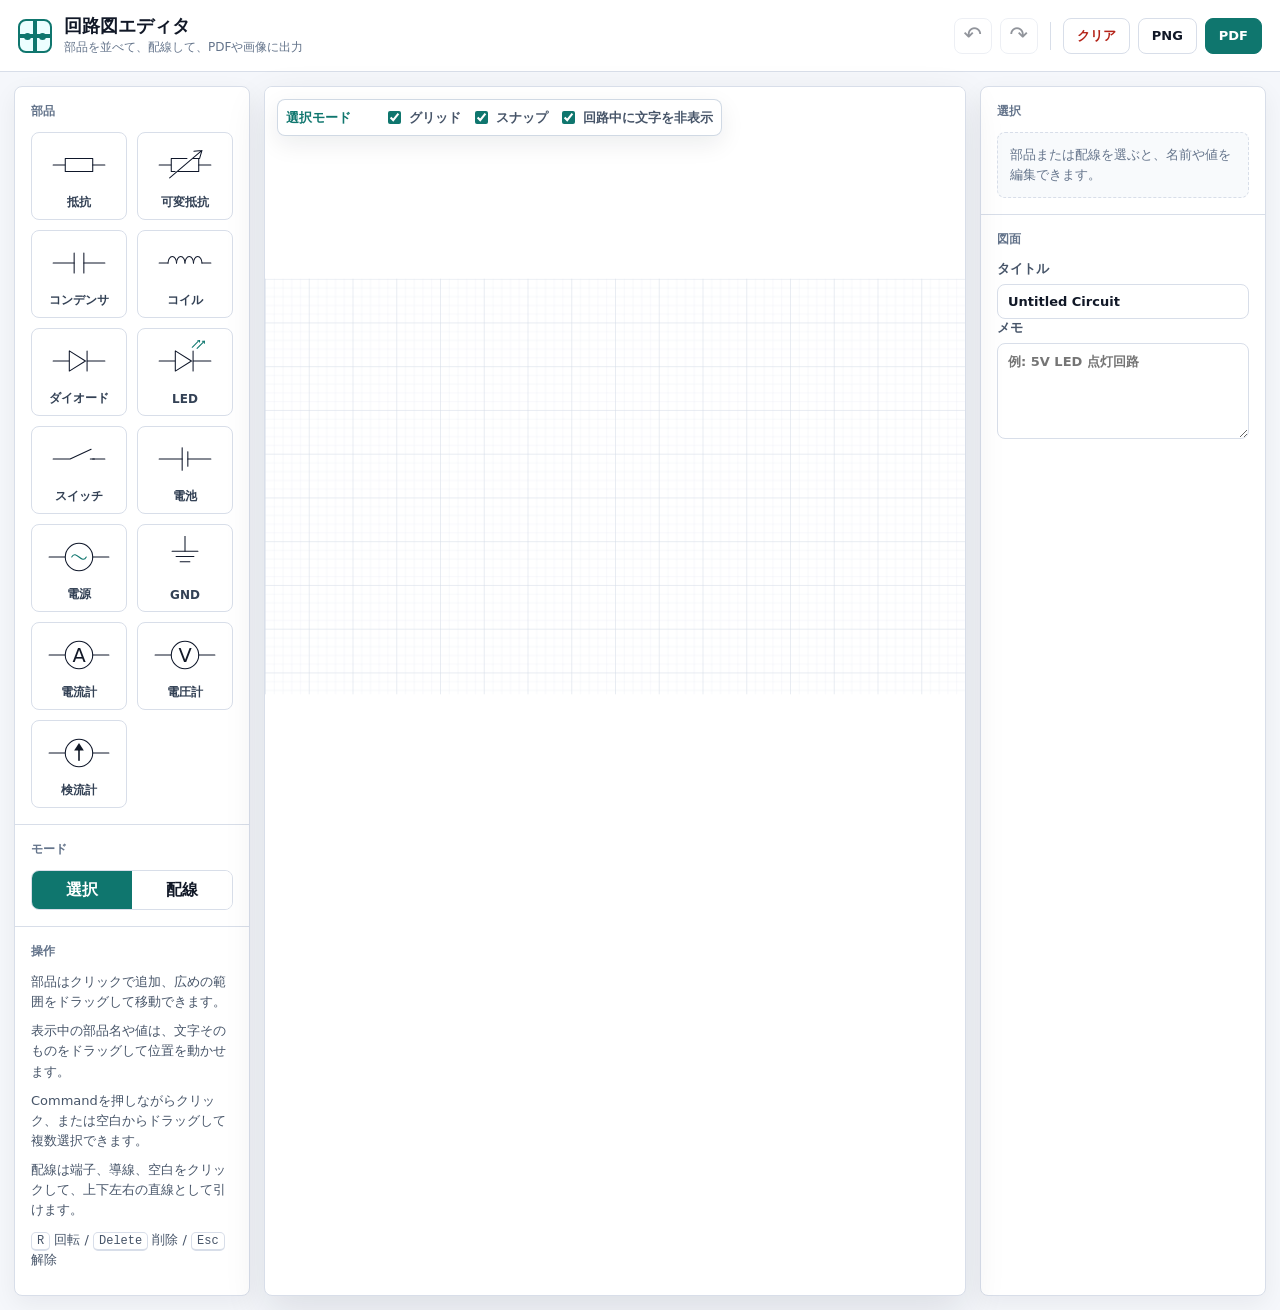
==== circuit_diagram/index.html @ c03c0f67 "Add files via upload" ====
<!doctype html>
<html lang="ja">
  <head>
    <meta charset="utf-8" />
    <meta name="viewport" content="width=device-width, initial-scale=1" />
    <title>回路図エディタ</title>
    <link rel="stylesheet" href="./styles.css" />
  </head>
  <body>
    <div class="app-shell">
      <header class="topbar">
        <div class="brand">
          <span class="brand-mark" aria-hidden="true"></span>
          <div>
            <h1>回路図エディタ</h1>
            <p>部品を並べて、配線して、PDFや画像に出力</p>
          </div>
        </div>
        <div class="topbar-actions">
          <button class="icon-button" id="undoBtn" type="button" title="元に戻す" aria-label="元に戻す">↶</button>
          <button class="icon-button" id="redoBtn" type="button" title="やり直す" aria-label="やり直す">↷</button>
          <span class="divider" aria-hidden="true"></span>
          <button class="text-button danger" id="clearBtn" type="button">クリア</button>
          <button class="text-button" id="pngBtn" type="button">PNG</button>
          <button class="primary-button" id="pdfBtn" type="button">PDF</button>
        </div>
      </header>

      <main class="workspace">
        <aside class="panel palette-panel" aria-label="部品パレット">
          <div class="panel-section">
            <h2>部品</h2>
            <div class="palette-grid" id="palette"></div>
          </div>
          <div class="panel-section">
            <h2>モード</h2>
            <div class="segmented" role="group" aria-label="編集モード">
              <button class="segment active" id="selectModeBtn" type="button">選択</button>
              <button class="segment" id="wireModeBtn" type="button">配線</button>
            </div>
          </div>
          <div class="panel-section hint-list">
            <h2>操作</h2>
            <p>部品はクリックで追加、広めの範囲をドラッグして移動できます。</p>
            <p>表示中の部品名や値は、文字そのものをドラッグして位置を動かせます。</p>
            <p>Commandを押しながらクリック、または空白からドラッグして複数選択できます。</p>
            <p>配線は端子、導線、空白をクリックして、上下左右の直線として引けます。</p>
            <p><kbd>R</kbd> 回転 / <kbd>Delete</kbd> 削除 / <kbd>Esc</kbd> 解除</p>
          </div>
        </aside>

        <section class="canvas-wrap" aria-label="回路図キャンバス">
          <div class="canvas-toolbar">
            <div class="status-pill" id="modeStatus">選択モード</div>
            <label class="toggle-row">
              <input id="gridToggle" type="checkbox" checked />
              <span>グリッド</span>
            </label>
            <label class="toggle-row">
              <input id="snapToggle" type="checkbox" checked />
              <span>スナップ</span>
            </label>
            <label class="toggle-row">
              <input id="hideTextToggle" type="checkbox" checked />
              <span>回路中に文字を非表示</span>
            </label>
          </div>
          <svg id="schematic" viewBox="0 0 1280 760" role="img" aria-label="作成中の回路図">
            <defs>
              <pattern id="smallGrid" width="16" height="16" patternUnits="userSpaceOnUse">
                <path d="M 16 0 L 0 0 0 16" fill="none" stroke="#e2e8f0" stroke-width="1" />
              </pattern>
              <pattern id="grid" width="80" height="80" patternUnits="userSpaceOnUse">
                <rect width="80" height="80" fill="url(#smallGrid)" />
                <path d="M 80 0 L 0 0 0 80" fill="none" stroke="#cbd5e1" stroke-width="1.2" />
              </pattern>
            </defs>
            <rect class="grid-bg" width="1280" height="760" fill="url(#grid)" />
            <g id="wireLayer"></g>
            <g id="componentLayer"></g>
            <g id="overlayLayer"></g>
          </svg>
        </section>

        <aside class="panel inspector-panel" aria-label="選択中の設定">
          <div class="panel-section">
            <h2>選択</h2>
            <div id="emptyInspector" class="empty-state">
              部品または配線を選ぶと、名前や値を編集できます。
            </div>
            <div id="componentInspector" class="inspector hidden">
              <label>
                <span>名前</span>
                <input id="labelInput" type="text" autocomplete="off" />
              </label>
              <label>
                <span>値</span>
                <input id="valueInput" type="text" autocomplete="off" />
              </label>
              <div class="button-row">
                <button class="text-button" id="rotateBtn" type="button">回転</button>
                <button class="text-button" id="duplicateBtn" type="button">複製</button>
                <button class="text-button danger" id="deleteBtn" type="button">削除</button>
              </div>
            </div>
            <div id="multiInspector" class="inspector hidden">
              <p class="wire-meta" id="multiMeta"></p>
              <div class="button-row">
                <button class="text-button" id="rotateMultiBtn" type="button">回転</button>
                <button class="text-button" id="duplicateMultiBtn" type="button">複製</button>
                <button class="text-button danger" id="deleteMultiBtn" type="button">削除</button>
              </div>
            </div>
            <div id="wireInspector" class="inspector hidden">
              <p class="wire-meta" id="wireMeta"></p>
              <button class="text-button danger full" id="deleteWireBtn" type="button">配線を削除</button>
            </div>
          </div>
          <div class="panel-section">
            <h2>図面</h2>
            <label>
              <span>タイトル</span>
              <input id="titleInput" type="text" value="Untitled Circuit" autocomplete="off" />
            </label>
            <label>
              <span>メモ</span>
              <textarea id="noteInput" rows="4" placeholder="例: 5V LED 点灯回路"></textarea>
            </label>
          </div>
        </aside>
      </main>
    </div>

    <div class="toast" id="toast" role="status" aria-live="polite"></div>
    <script src="./app.js"></script>
  </body>
</html>
---- circuit_diagram/styles.css ----
:root {
  color-scheme: light;
  --bg: #f5f7fb;
  --panel: #ffffff;
  --panel-subtle: #f8fafc;
  --ink: #111827;
  --muted: #64748b;
  --line: #d8dee9;
  --strong-line: #94a3b8;
  --accent: #0f766e;
  --accent-ink: #ffffff;
  --amber: #f59e0b;
  --red: #b42318;
  --shadow: 0 16px 42px rgba(15, 23, 42, 0.11);
  --radius: 8px;
  font-family:
    Inter, ui-sans-serif, system-ui, -apple-system, BlinkMacSystemFont, "Segoe UI",
    sans-serif;
}

* {
  box-sizing: border-box;
}

body {
  margin: 0;
  min-width: 0;
  min-height: 100vh;
  overflow-x: hidden;
  background: var(--bg);
  color: var(--ink);
}

button,
input,
textarea {
  font: inherit;
}

button {
  cursor: pointer;
}

button:disabled {
  opacity: 0.46;
  cursor: not-allowed;
}

.app-shell {
  min-height: 100vh;
  display: grid;
  grid-template-rows: 72px 1fr;
}

.topbar {
  min-width: 0;
  display: flex;
  align-items: center;
  justify-content: space-between;
  gap: 20px;
  padding: 0 18px;
  background: #ffffff;
  border-bottom: 1px solid var(--line);
}

.brand {
  display: flex;
  align-items: center;
  gap: 12px;
  min-width: 250px;
}

.brand-mark {
  flex: 0 0 auto;
  width: 34px;
  height: 34px;
  border: 2px solid #0f766e;
  border-radius: 8px;
  position: relative;
  background:
    linear-gradient(90deg, transparent 44%, #0f766e 44% 56%, transparent 56%),
    linear-gradient(0deg, transparent 44%, #0f766e 44% 56%, transparent 56%),
    #ecfeff;
}

.brand-mark::before,
.brand-mark::after {
  content: "";
  position: absolute;
  width: 7px;
  height: 7px;
  border-radius: 50%;
  background: #0f766e;
  top: 12px;
}

.brand-mark::before {
  left: 4px;
}

.brand-mark::after {
  right: 4px;
}

.brand h1 {
  margin: 0;
  font-size: 18px;
  line-height: 1.2;
  font-weight: 760;
}

.brand p {
  margin: 2px 0 0;
  color: var(--muted);
  font-size: 12px;
}

.topbar-actions,
.button-row {
  display: flex;
  align-items: center;
  gap: 8px;
  flex-wrap: wrap;
}

.divider {
  height: 28px;
  width: 1px;
  background: var(--line);
  margin: 0 4px;
}

.icon-button,
.text-button,
.primary-button,
.segment {
  border: 1px solid var(--line);
  background: #ffffff;
  color: var(--ink);
  border-radius: 8px;
  min-height: 36px;
  display: inline-flex;
  align-items: center;
  justify-content: center;
  transition:
    border-color 0.16s ease,
    background 0.16s ease,
    color 0.16s ease;
}

.icon-button {
  width: 38px;
  font-size: 22px;
  line-height: 1;
  padding-bottom: 3px;
}

.text-button,
.primary-button {
  padding: 0 13px;
  font-weight: 650;
  font-size: 13px;
}

.primary-button {
  border-color: var(--accent);
  background: var(--accent);
  color: var(--accent-ink);
}

.icon-button:hover,
.text-button:hover,
.segment:hover {
  border-color: var(--strong-line);
  background: var(--panel-subtle);
}

.primary-button:hover {
  background: #115e59;
}

.danger {
  color: var(--red);
}

.workspace {
  min-height: 0;
  display: grid;
  grid-template-columns: minmax(204px, 236px) minmax(0, 1fr) minmax(244px, 286px);
  gap: 14px;
  padding: 14px;
}

.panel {
  min-width: 0;
  min-height: 0;
  overflow: auto;
  background: var(--panel);
  border: 1px solid var(--line);
  border-radius: var(--radius);
  box-shadow: 0 8px 24px rgba(15, 23, 42, 0.06);
}

.panel-section {
  padding: 16px;
  border-bottom: 1px solid var(--line);
}

.panel-section:last-child {
  border-bottom: 0;
}

.panel h2 {
  margin: 0 0 12px;
  font-size: 12px;
  text-transform: uppercase;
  letter-spacing: 0;
  color: var(--muted);
}

.palette-grid {
  display: grid;
  grid-template-columns: repeat(2, minmax(0, 1fr));
  gap: 10px;
}

.part-button {
  border: 1px solid var(--line);
  background: #ffffff;
  border-radius: 8px;
  padding: 9px 7px 8px;
  min-height: 88px;
  display: grid;
  grid-template-rows: 46px auto;
  align-items: center;
  gap: 6px;
  user-select: none;
  touch-action: none;
}

.part-button:hover {
  border-color: #0f766e;
  background: #f0fdfa;
}

.part-icon svg {
  display: block;
  width: 76px;
  height: 42px;
  margin: 0 auto;
}

.part-name {
  font-size: 12px;
  font-weight: 650;
  color: #334155;
}

.drag-ghost {
  position: fixed;
  z-index: 30;
  top: 0;
  left: 0;
  width: 108px;
  min-height: 76px;
  display: grid;
  place-items: center;
  gap: 3px;
  padding: 8px;
  pointer-events: none;
  border: 1px solid #0f766e;
  border-radius: 8px;
  background: rgba(240, 253, 250, 0.95);
  box-shadow: 0 14px 34px rgba(15, 23, 42, 0.18);
}

.drag-ghost svg {
  width: 76px;
  height: 38px;
  display: block;
}

.drag-ghost strong {
  color: #134e4a;
  font-size: 12px;
}

.segmented {
  display: grid;
  grid-template-columns: 1fr 1fr;
  border: 1px solid var(--line);
  border-radius: 8px;
  overflow: hidden;
}

.segment {
  border: 0;
  border-radius: 0;
  min-height: 38px;
  font-weight: 700;
}

.segment.active {
  background: #0f766e;
  color: #ffffff;
}

.hint-list p {
  margin: 0 0 9px;
  color: #475569;
  font-size: 13px;
  line-height: 1.55;
}

kbd {
  padding: 1px 5px;
  border: 1px solid var(--line);
  border-bottom-width: 2px;
  border-radius: 5px;
  background: #ffffff;
  font-size: 12px;
}

.canvas-wrap {
  min-width: 0;
  min-height: 0;
  position: relative;
  overflow: hidden;
  background: #ffffff;
  border: 1px solid var(--line);
  border-radius: var(--radius);
  box-shadow: var(--shadow);
}

.canvas-toolbar {
  position: absolute;
  z-index: 3;
  top: 12px;
  left: 12px;
  display: flex;
  align-items: center;
  gap: 10px;
  padding: 8px;
  background: rgba(255, 255, 255, 0.92);
  border: 1px solid rgba(203, 213, 225, 0.9);
  border-radius: 8px;
  backdrop-filter: blur(12px);
  box-shadow: 0 8px 24px rgba(15, 23, 42, 0.08);
}

.status-pill {
  min-width: 88px;
  color: #0f766e;
  font-weight: 760;
  font-size: 13px;
}

.toggle-row {
  display: inline-flex;
  align-items: center;
  gap: 5px;
  color: #475569;
  font-size: 13px;
  user-select: none;
}

.toggle-row input {
  accent-color: var(--accent);
}

#schematic {
  display: block;
  width: 100%;
  height: calc(100vh - 101px);
  min-height: 620px;
  background: #fff;
  touch-action: none;
}

.grid-hidden .grid-bg {
  display: none;
}

.component {
  cursor: grab;
}

.component:active {
  cursor: grabbing;
}

.component-hit {
  fill: rgba(255, 255, 255, 0);
  stroke: none;
  pointer-events: all;
}

.component-body {
  fill: #ffffff;
  stroke: #0f172a;
  stroke-width: 2.6;
  stroke-linecap: round;
  stroke-linejoin: round;
}

.component-fill {
  fill: #ffffff;
}

.component-accent {
  stroke: #0f766e;
  stroke-width: 2.6;
  stroke-linecap: round;
  stroke-linejoin: round;
  fill: none;
}

.component-label {
  fill: #111827;
  font-size: 32px;
  font-weight: 400;
  text-anchor: middle;
  dominant-baseline: central;
  pointer-events: none;
}

.component-value {
  fill: #475569;
  font-size: 28px;
  text-anchor: middle;
  dominant-baseline: central;
  pointer-events: none;
}

.math-alpha {
  font-family: "Times New Roman", "STIX Two Text", "Cambria Math", serif;
  font-style: italic;
  font-weight: 400;
}

.math-roman {
  font-family: "Times New Roman", "STIX Two Text", "Cambria Math", serif;
  font-style: normal;
  font-weight: 400;
}

.math-plain {
  font-style: normal;
  font-weight: 400;
}

.math-sub {
  font-size: 70%;
  baseline-shift: sub;
}

.text-hit {
  fill: rgba(15, 118, 110, 0);
  stroke: none;
  pointer-events: all;
  cursor: grab;
}

.meter-letter {
  fill: #111827;
  font-size: 48px;
  font-weight: 400;
  text-anchor: middle;
  dominant-baseline: central;
  pointer-events: none;
}

.meter-arrow {
  stroke: #111827;
  stroke-width: 4;
  stroke-linecap: round;
  pointer-events: none;
}

.meter-arrow-head {
  fill: #111827;
  stroke: none;
  pointer-events: none;
}

.terminal-hit {
  fill: rgba(15, 118, 110, 0);
  stroke: none;
  cursor: crosshair;
  pointer-events: all;
}

.terminal-dot {
  fill: #ffffff;
  stroke: #0f766e;
  stroke-width: 2;
  pointer-events: none;
}

.terminal-dot.hot {
  fill: #99f6e4;
  stroke-width: 3;
}

.terminal-dot.connected {
  fill: #0f766e;
}

.wire-group {
  cursor: pointer;
}

.wire-hit {
  fill: none;
  stroke: rgba(15, 23, 42, 0);
  stroke-width: 18;
  stroke-linecap: round;
  pointer-events: stroke;
}

.wire {
  fill: none;
  stroke: #1e293b;
  stroke-width: 3;
  stroke-linecap: round;
  stroke-linejoin: round;
  pointer-events: none;
}

.wire.selected {
  stroke: #f59e0b;
  stroke-width: 4.5;
}

.wire-draft {
  fill: none;
  stroke: #0f766e;
  stroke-width: 2.6;
  stroke-dasharray: 7 6;
  pointer-events: none;
}

.selected-ring {
  fill: none;
  stroke: #f59e0b;
  stroke-width: 2;
  stroke-dasharray: 8 5;
  pointer-events: none;
}

.selection-box {
  fill: rgba(15, 118, 110, 0.1);
  stroke: #0f766e;
  stroke-width: 1.8;
  stroke-dasharray: 7 5;
  pointer-events: none;
}

.selected-text-ring {
  fill: none;
  stroke: #0f766e;
  stroke-width: 1.8;
  stroke-dasharray: 5 4;
  pointer-events: none;
}

.hidden {
  display: none !important;
}

.inspector {
  display: grid;
  gap: 12px;
}

label {
  display: grid;
  gap: 6px;
  color: #475569;
  font-size: 13px;
  font-weight: 650;
}

input[type="text"],
textarea {
  width: 100%;
  border: 1px solid var(--line);
  border-radius: 8px;
  background: #ffffff;
  color: var(--ink);
  padding: 9px 10px;
  outline: none;
}

textarea {
  resize: vertical;
  min-height: 96px;
}

input[type="text"]:focus,
textarea:focus {
  border-color: var(--accent);
  box-shadow: 0 0 0 3px rgba(15, 118, 110, 0.13);
}

.empty-state,
.wire-meta {
  margin: 0;
  color: var(--muted);
  font-size: 13px;
  line-height: 1.55;
  background: var(--panel-subtle);
  border: 1px dashed var(--line);
  border-radius: 8px;
  padding: 12px;
}

.full {
  width: 100%;
}

.toast {
  position: fixed;
  left: 50%;
  bottom: 18px;
  transform: translateX(-50%) translateY(20px);
  opacity: 0;
  pointer-events: none;
  min-width: 260px;
  max-width: 520px;
  background: #0f172a;
  color: #ffffff;
  border-radius: 8px;
  padding: 11px 14px;
  box-shadow: var(--shadow);
  font-size: 14px;
  text-align: center;
  transition:
    transform 0.2s ease,
    opacity 0.2s ease;
}

.toast.show {
  transform: translateX(-50%) translateY(0);
  opacity: 1;
}

@media (max-width: 1180px) {
  .workspace {
    grid-template-columns: 200px minmax(0, 1fr) 244px;
  }

  .part-icon svg {
    width: 68px;
  }
}

@media (max-width: 980px) {
  .app-shell {
    grid-template-rows: auto 1fr;
  }

  .topbar {
    align-items: flex-start;
    padding: 12px 14px;
  }

  .workspace {
    grid-template-columns: 198px minmax(0, 1fr);
  }

  .inspector-panel {
    grid-column: 1 / -1;
    display: grid;
    grid-template-columns: minmax(0, 1fr) minmax(0, 1fr);
  }

  .inspector-panel .panel-section {
    border-bottom: 0;
    border-right: 1px solid var(--line);
  }

  .inspector-panel .panel-section:last-child {
    border-right: 0;
  }

  #schematic {
    height: 560px;
    min-height: 520px;
  }
}

@media (max-width: 720px) {
  .topbar {
    display: grid;
  }

  .workspace {
    grid-template-columns: minmax(0, 1fr);
  }

  .inspector-panel {
    display: block;
  }

  .inspector-panel .panel-section {
    border-right: 0;
    border-bottom: 1px solid var(--line);
  }

  #schematic {
    height: 520px;
    min-height: 500px;
  }
}

@media print {
  body {
    min-width: 0;
    background: #ffffff;
  }

  .topbar,
  .panel,
  .canvas-toolbar,
  .toast {
    display: none !important;
  }

  .app-shell,
  .workspace,
  .canvas-wrap {
    display: block;
    padding: 0;
    border: 0;
    box-shadow: none;
  }

  #schematic {
    width: 100vw;
    height: auto;
    min-height: 0;
  }
}
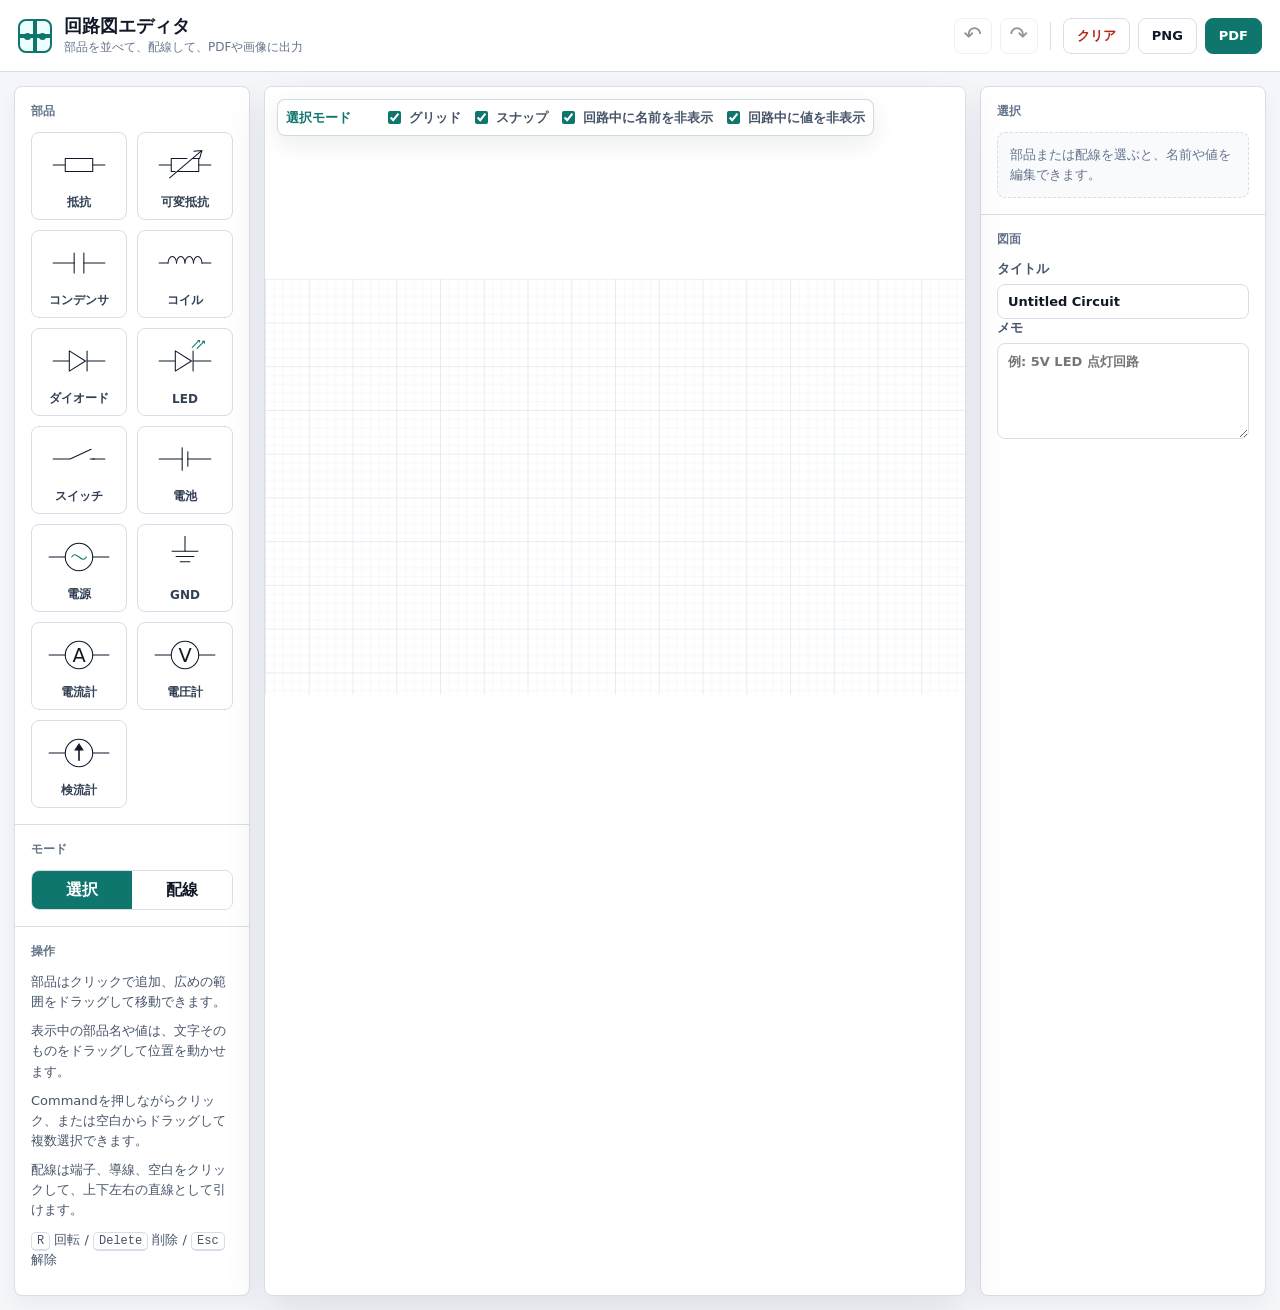
==== commit d4a0dbb3: "Add files via upload" ====
--- a/circuit_diagram/index.html
+++ b/circuit_diagram/index.html
@@ -61,8 +61,12 @@
               <span>スナップ</span>
             </label>
             <label class="toggle-row">
-              <input id="hideTextToggle" type="checkbox" checked />
-              <span>回路中に文字を非表示</span>
+              <input id="hideNameToggle" type="checkbox" checked />
+              <span>回路中に名前を非表示</span>
+            </label>
+            <label class="toggle-row">
+              <input id="hideValueToggle" type="checkbox" checked />
+              <span>回路中に値を非表示</span>
             </label>
           </div>
           <svg id="schematic" viewBox="0 0 1280 760" role="img" aria-label="作成中の回路図">
--- a/circuit_diagram/styles.css
+++ b/circuit_diagram/styles.css
@@ -389,6 +389,12 @@
   cursor: grabbing;
 }
 
+.wire-mode .component,
+.wire-mode .component:active,
+.wire-mode .component-hit {
+  cursor: crosshair;
+}
+
 .component-hit {
   fill: rgba(255, 255, 255, 0);
   stroke: none;
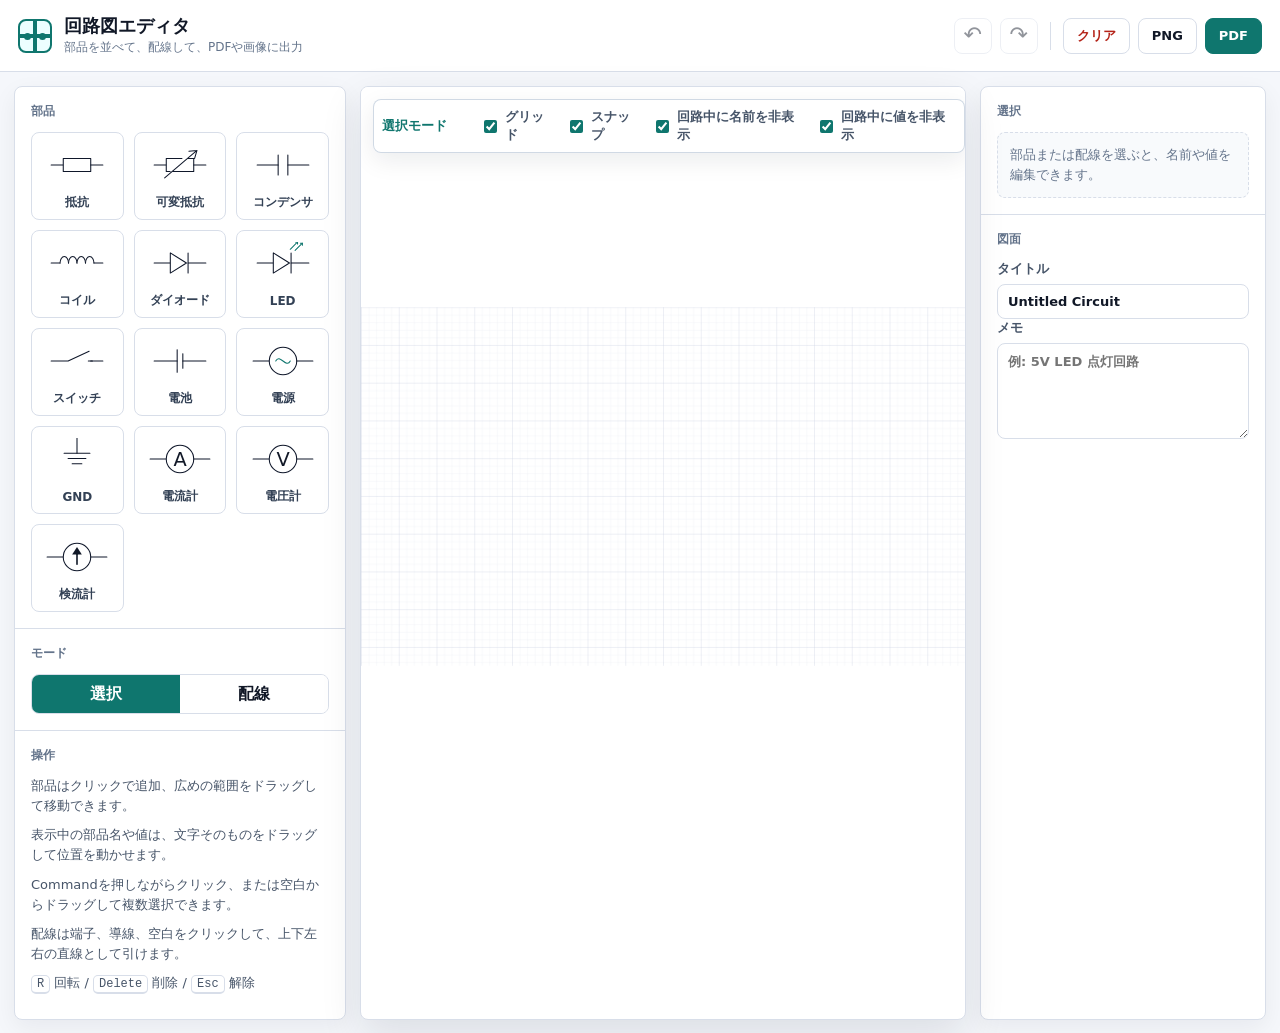
==== commit 3a85c8d4: "Add files via upload" ====
--- a/circuit_diagram/index.html
+++ b/circuit_diagram/index.html
@@ -136,6 +136,6 @@
     </div>
 
     <div class="toast" id="toast" role="status" aria-live="polite"></div>
-    <script src="./app.js"></script>
+    <script src="./app.js?v=20260509-2"></script>
   </body>
 </html>
--- a/circuit_diagram/styles.css
+++ b/circuit_diagram/styles.css
@@ -186,7 +186,7 @@
 .workspace {
   min-height: 0;
   display: grid;
-  grid-template-columns: minmax(204px, 236px) minmax(0, 1fr) minmax(244px, 286px);
+  grid-template-columns: minmax(292px, 332px) minmax(0, 1fr) minmax(244px, 286px);
   gap: 14px;
   padding: 14px;
 }
@@ -220,7 +220,7 @@
 
 .palette-grid {
   display: grid;
-  grid-template-columns: repeat(2, minmax(0, 1fr));
+  grid-template-columns: repeat(3, minmax(0, 1fr));
   gap: 10px;
 }
 
@@ -653,7 +653,7 @@
 
 @media (max-width: 1180px) {
   .workspace {
-    grid-template-columns: 200px minmax(0, 1fr) 244px;
+    grid-template-columns: 270px minmax(0, 1fr) 244px;
   }
 
   .part-icon svg {
@@ -672,7 +672,7 @@
   }
 
   .workspace {
-    grid-template-columns: 198px minmax(0, 1fr);
+    grid-template-columns: 260px minmax(0, 1fr);
   }
 
   .inspector-panel {
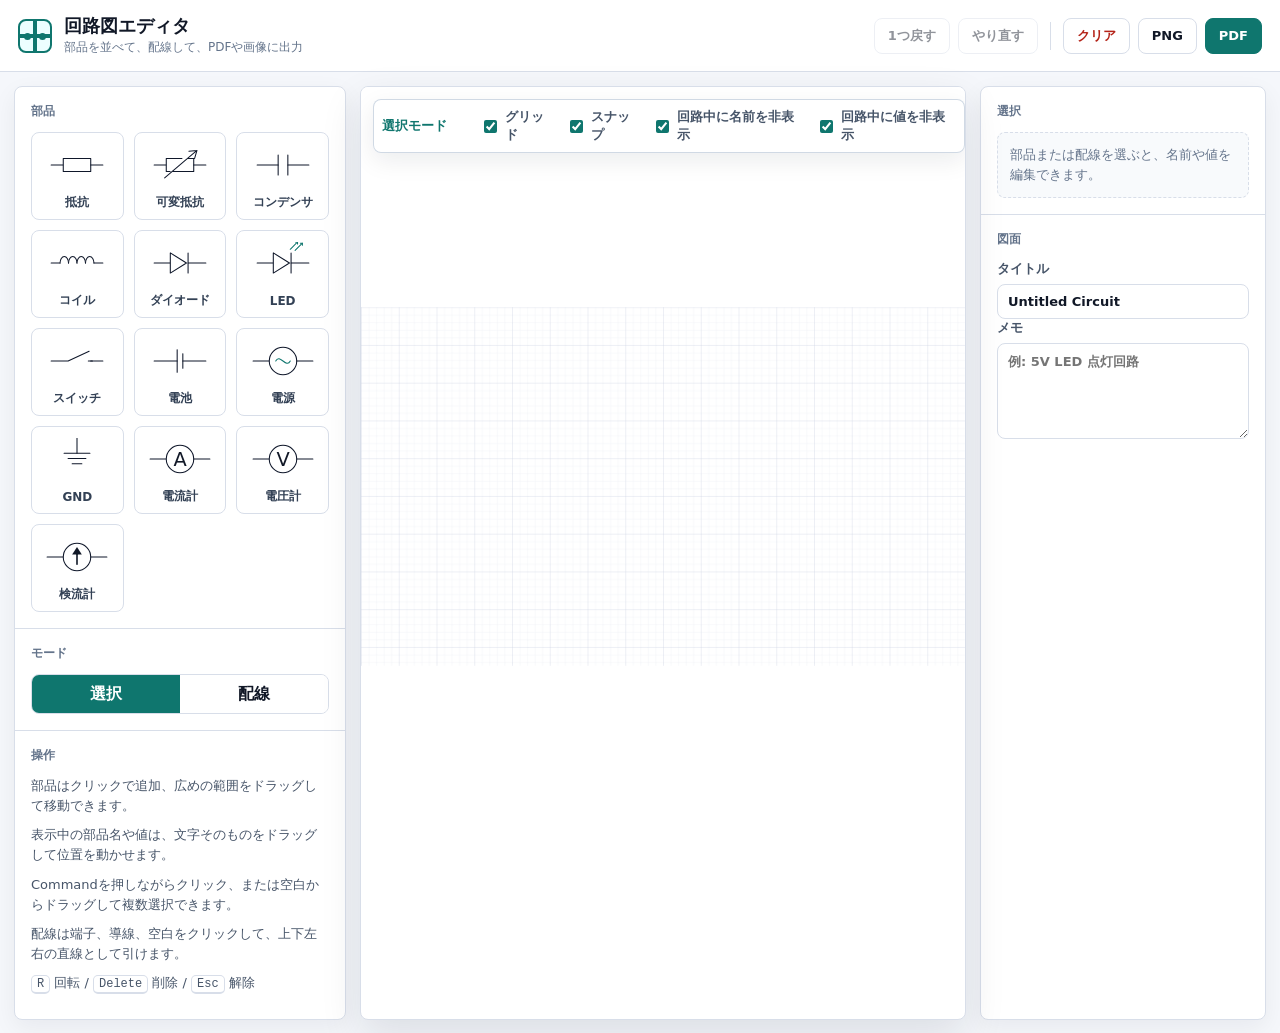
==== commit 2961e86b: "Add files via upload" ====
--- a/circuit_diagram/index.html
+++ b/circuit_diagram/index.html
@@ -17,8 +17,8 @@
           </div>
         </div>
         <div class="topbar-actions">
-          <button class="icon-button" id="undoBtn" type="button" title="元に戻す" aria-label="元に戻す">↶</button>
-          <button class="icon-button" id="redoBtn" type="button" title="やり直す" aria-label="やり直す">↷</button>
+          <button class="text-button" id="undoBtn" type="button" title="1つ前の状態に戻す">1つ戻す</button>
+          <button class="text-button" id="redoBtn" type="button" title="戻した操作をやり直す">やり直す</button>
           <span class="divider" aria-hidden="true"></span>
           <button class="text-button danger" id="clearBtn" type="button">クリア</button>
           <button class="text-button" id="pngBtn" type="button">PNG</button>
